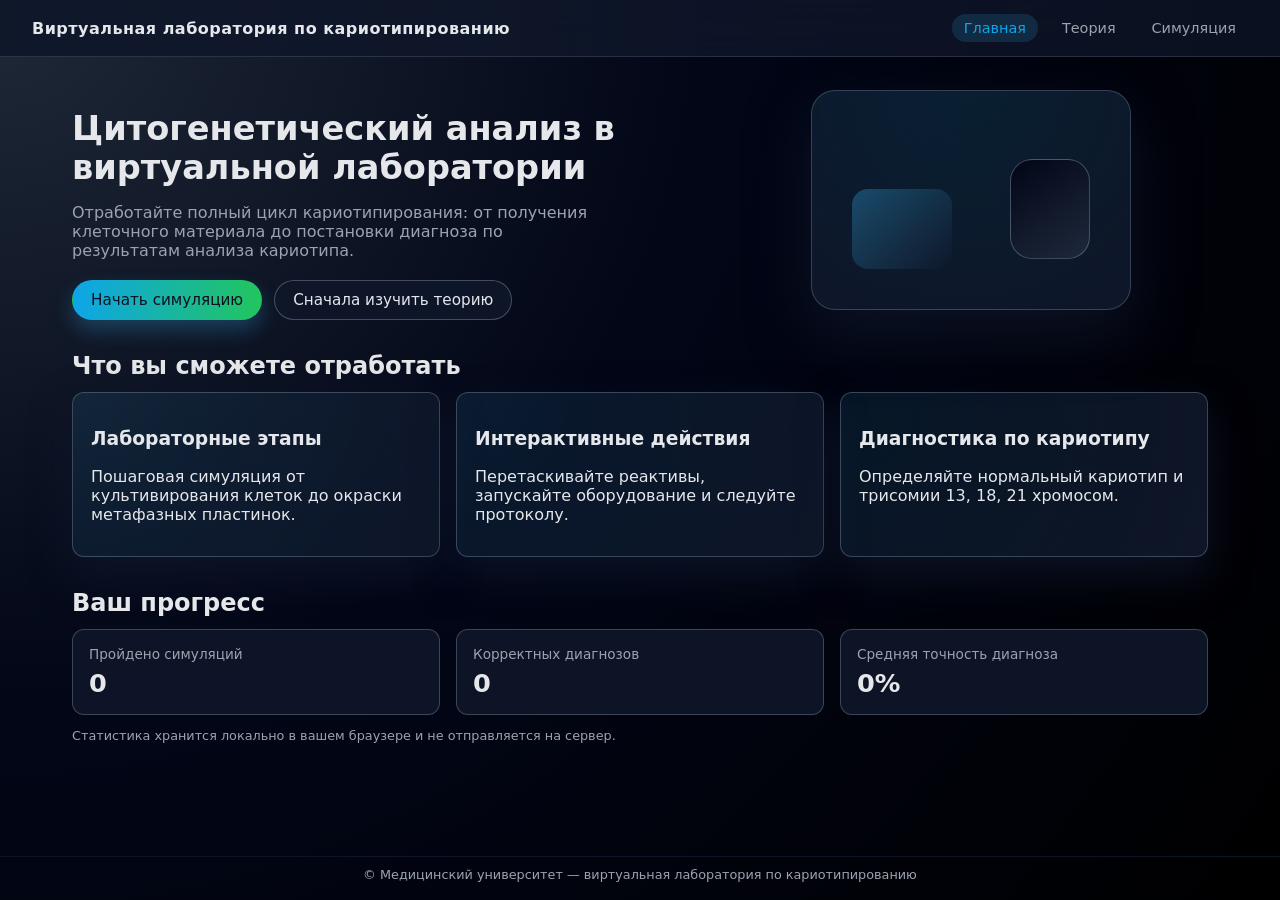
==== index.html @ a8699c06 "Rename index.htm to index.html" ====
<!DOCTYPE html>
<html lang="ru">
<head>
  <meta charset="UTF-8" />
  <title>Виртуальная лаборатория по кариотипированию</title>
  <link rel="stylesheet" href="styles.css" />
  <script defer src="main.js"></script>
</head>
<body>
  <header class="header">
    <div class="logo">Виртуальная лаборатория по кариотипированию</div>
    <nav class="nav">
      <a href="index.html" class="nav-link active">Главная</a>
      <a href="theory.html" class="nav-link">Теория</a>
      <a href="simulation.html" class="nav-link">Симуляция</a>
    </nav>
  </header>

  <main class="page page-home">
    <section class="hero">
      <div class="hero-text">
        <h1>Цитогенетический анализ в виртуальной лаборатории</h1>
        <p>
          Отработайте полный цикл кариотипирования: от получения клеточного материала
          до постановки диагноза по результатам анализа кариотипа.
        </p>
        <div class="hero-actions">
          <a class="btn primary" href="simulation.html">Начать симуляцию</a>
          <a class="btn secondary" href="theory.html">Сначала изучить теорию</a>
        </div>
      </div>
      <div class="hero-illustration">
        <div class="hero-lab">
          <div class="hero-microscope"></div>
          <div class="hero-tubes"></div>
        </div>
      </div>
    </section>

    <section class="section">
      <h2>Что вы сможете отработать</h2>
      <div class="features">
        <article class="card">
          <h3>Лабораторные этапы</h3>
          <p>Пошаговая симуляция от культивирования клеток до окраски метафазных пластинок.</p>
        </article>
        <article class="card">
          <h3>Интерактивные действия</h3>
          <p>Перетаскивайте реактивы, запускайте оборудование и следуйте протоколу.</p>
        </article>
        <article class="card">
          <h3>Диагностика по кариотипу</h3>
          <p>Определяйте нормальный кариотип и трисомии 13, 18, 21 хромосом.</p>
        </article>
      </div>
    </section>

    <section class="section section-stats">
      <h2>Ваш прогресс</h2>
      <div class="stats-grid">
        <div class="stat-card">
          <div class="stat-label">Пройдено симуляций</div>
          <div class="stat-value" id="stat-total-runs">0</div>
        </div>
        <div class="stat-card">
          <div class="stat-label">Корректных диагнозов</div>
          <div class="stat-value" id="stat-correct-dx">0</div>
        </div>
        <div class="stat-card">
          <div class="stat-label">Средняя точность диагноза</div>
          <div class="stat-value" id="stat-accuracy">0%</div>
        </div>
      </div>
      <p class="small">
        Статистика хранится локально в вашем браузере и не отправляется на сервер.
      </p>
    </section>
  </main>

  <footer class="footer">
    <span>© Медицинский университет — виртуальная лаборатория по кариотипированию</span>
  </footer>
</body>
</html>
---- styles.css ----
:root {
  --bg: #0f172a;
  --bg-elevated: #111827;
  --bg-elevated-2: #020617;
  --accent: #38bdf8;
  --accent-soft: rgba(56, 189, 248, 0.15);
  --accent-strong: #0ea5e9;
  --text: #e5e7eb;
  --text-muted: #9ca3af;
  --border: #1f2937;
  --danger: #f97373;
  --success: #22c55e;
  --radius-lg: 12px;
  --radius-md: 8px;
  --transition-fast: 0.15s ease-out;
}

*,
*::before,
*::after {
  box-sizing: border-box;
}

html,
body {
  margin: 0;
  padding: 0;
  height: 100%;
  font-family: system-ui, -apple-system, BlinkMacSystemFont, "Segoe UI", sans-serif;
  background: radial-gradient(circle at top left, #1f2937 0, #020617 45%, #000 100%);
  color: var(--text);
}

body {
  display: flex;
  flex-direction: column;
}

/* Layout */

.header {
  display: flex;
  align-items: center;
  justify-content: space-between;
  padding: 14px 32px;
  background: linear-gradient(to right, rgba(15, 23, 42, 0.95), rgba(15, 23, 42, 0.7));
  border-bottom: 1px solid rgba(148, 163, 184, 0.2);
  backdrop-filter: blur(16px);
  position: sticky;
  top: 0;
  z-index: 50;
}

.logo {
  font-weight: 600;
  letter-spacing: 0.03em;
  color: #e5e7eb;
}

.nav {
  display: flex;
  gap: 12px;
}

.nav-link {
  color: var(--text-muted);
  text-decoration: none;
  padding: 6px 12px;
  border-radius: 999px;
  font-size: 0.9rem;
  transition: background var(--transition-fast), color var(--transition-fast), transform var(--transition-fast);
}

.nav-link:hover {
  background: rgba(15, 23, 42, 0.9);
  color: var(--accent);
  transform: translateY(-1px);
}

.nav-link.active {
  background: var(--accent-soft);
  color: var(--accent-strong);
}

.page {
  flex: 1;
  padding: 24px 32px 32px;
  max-width: 1200px;
  width: 100%;
  margin: 0 auto;
}

/* Buttons */

.btn {
  display: inline-flex;
  align-items: center;
  justify-content: center;
  padding: 10px 18px;
  border-radius: 999px;
  border: 1px solid transparent;
  font-size: 0.95rem;
  font-weight: 500;
  cursor: pointer;
  text-decoration: none;
  gap: 6px;
  transition: background var(--transition-fast), color var(--transition-fast), transform var(--transition-fast), box-shadow var(--transition-fast), border-color var(--transition-fast);
}

.btn.primary {
  background: linear-gradient(to right, #0ea5e9, #22c55e);
  color: #0b1120;
  box-shadow: 0 10px 20px rgba(56, 189, 248, 0.25);
}

.btn.primary:hover {
  transform: translateY(-1px);
  box-shadow: 0 18px 40px rgba(56, 189, 248, 0.35);
}

.btn.secondary {
  background: rgba(15, 23, 42, 0.9);
  color: var(--text);
  border-color: rgba(148, 163, 184, 0.4);
}

.btn.secondary:hover {
  border-color: var(--accent);
  color: var(--accent-strong);
  transform: translateY(-1px);
}

/* Home page */

.page-home .hero {
  display: grid;
  grid-template-columns: minmax(0, 1.6fr) minmax(0, 1.2fr);
  gap: 32px;
  align-items: center;
  margin-bottom: 32px;
}

.hero-text h1 {
  font-size: 2.1rem;
  margin-bottom: 12px;
}

.hero-text p {
  color: var(--text-muted);
  max-width: 540px;
}

.hero-actions {
  margin-top: 20px;
  display: flex;
  gap: 12px;
  flex-wrap: wrap;
}

.hero-illustration {
  display: flex;
  justify-content: center;
}

.hero-lab {
  position: relative;
  width: 320px;
  height: 220px;
  border-radius: 24px;
  background: radial-gradient(circle at top, rgba(56, 189, 248, 0.15), rgba(15, 23, 42, 0.95));
  border: 1px solid rgba(148, 163, 184, 0.3);
  overflow: hidden;
  box-shadow: 0 24px 60px rgba(15, 23, 42, 0.8);
}

.hero-microscope {
  position: absolute;
  right: 40px;
  bottom: 50px;
  width: 80px;
  height: 100px;
  border-radius: 22px;
  background: linear-gradient(145deg, #020617, #1e293b);
  border: 1px solid rgba(148, 163, 184, 0.4);
}

.hero-tubes {
  position: absolute;
  left: 40px;
  bottom: 40px;
  width: 100px;
  height: 80px;
  border-radius: 16px;
  background: linear-gradient(135deg, rgba(56, 189, 248, 0.3), rgba(15, 23, 42, 0.9));
}

/* Sections */

.section {
  margin-bottom: 32px;
}

.section h2 {
  margin-bottom: 12px;
}

.features {
  display: grid;
  grid-template-columns: repeat(auto-fit, minmax(220px, 1fr));
  gap: 16px;
}

.card {
  background: radial-gradient(circle at top left, rgba(56, 189, 248, 0.1), rgba(15, 23, 42, 0.95));
  border-radius: var(--radius-lg);
  padding: 16px 18px;
  border: 1px solid rgba(148, 163, 184, 0.35);
  box-shadow: 0 18px 40px rgba(15, 23, 42, 0.8);
}

/* Stats */

.section-stats .stats-grid {
  display: grid;
  grid-template-columns: repeat(auto-fit, minmax(180px, 1fr));
  gap: 16px;
}

.stat-card {
  background: rgba(15, 23, 42, 0.9);
  border-radius: var(--radius-lg);
  padding: 16px;
  border: 1px solid rgba(148, 163, 184, 0.35);
}

.stat-label {
  color: var(--text-muted);
  font-size: 0.85rem;
}

.stat-value {
  font-size: 1.6rem;
  font-weight: 600;
  margin-top: 6px;
}

/* Theory page */

.page-theory .tabs {
  display: flex;
  flex-wrap: wrap;
  gap: 8px;
  margin: 18px 0;
}

.tab-button {
  background: rgba(15, 23, 42, 0.9);
  color: var(--text-muted);
  border-radius: 999px;
  border: 1px solid rgba(148, 163, 184, 0.4);
  padding: 6px 12px;
  cursor: pointer;
  font-size: 0.9rem;
  transition: background var(--transition-fast), color var(--transition-fast), border-color var(--transition-fast), transform var(--transition-fast);
}

.tab-button:hover {
  border-color: var(--accent);
  color: var(--accent-strong);
  transform: translateY(-1px);
}

.tab-button.active {
  background: var(--accent-soft);
  color: var(--accent-strong);
  border-color: transparent;
}

.tab-content {
  display: none;
  margin-top: 12px;
  padding: 16px;
  border-radius: var(--radius-lg);
  background: rgba(15, 23, 42, 0.9);
  border: 1px solid rgba(148, 163, 184, 0.35);
}

.tab-content.active {
  display: block;
}

.cards-grid {
  display: grid;
  grid-template-columns: repeat(auto-fit, minmax(220px, 1fr));
  gap: 12px;
}

/* Simulation layout */

.page-simulation .simulation-header {
  display: flex;
  justify-content: space-between;
  align-items: center;
  gap: 12px;
}

.progress-container {
  margin-top: 14px;
}

.progress-label {
  font-size: 0.9rem;
  color: var(--text-muted);
  margin-bottom: 4px;
}

.progress-bar {
  width: 100%;
  height: 8px;
  border-radius: 999px;
  background: rgba(15, 23, 42, 0.9);
  overflow: hidden;
  border: 1px solid rgba(148, 163, 184, 0.3);
}

.progress-bar-fill {
  height: 100%;
  width: 0;
  background: linear-gradient(to right, #0ea5e9, #22c55e);
  transition: width 0.25s ease-out;
}

.lab-layout {
  display: grid;
  grid-template-columns: 260px minmax(0, 1.3fr) 260px;
  gap: 16px;
  margin-top: 24px;
}

/* Sidebars */

.sidebar {
  background: rgba(15, 23, 42, 0.9);
  border-radius: var(--radius-lg);
  padding: 14px 14px 16px;
  border: 1px solid rgba(148, 163, 184, 0.35);
  display: flex;
  flex-direction: column;
  gap: 8px;
}

.inventory {
  display: flex;
  flex-direction: column;
  gap: 8px;
}

.reagent {
  padding: 8px 10px;
  border-radius: var(--radius-md);
  background: rgba(15, 23, 42, 0.95);
  border: 1px solid rgba(148, 163, 184, 0.4);
  font-size: 0.9rem;
  cursor: grab;
  transition: border-color var(--transition-fast), box-shadow var(--transition-fast), transform var(--transition-fast), background var(--transition-fast);
}

.reagent:active {
  cursor: grabbing;
}

.reagent.dragging {
  opacity: 0.7;
  transform: scale(1.03);
}

/* Lab area */

.lab-area {
  background: radial-gradient(circle at top, rgba(56, 189, 248, 0.08), rgba(15, 23, 42, 0.98));
  border-radius: var(--radius-lg);
  padding: 14px 14px 16px;
  border: 1px solid rgba(148, 163, 184, 0.35);
  display: flex;
  flex-direction: column;
  gap: 12px;
}

.workbench {
  display: grid;
  grid-template-columns: repeat(3, minmax(0, 1fr));
  gap: 10px;
  align-items: stretch;
}

.drop-zone {
  min-height: 80px;
  border-radius: var(--radius-md);
  border: 1px dashed rgba(148, 163, 184, 0.5);
  padding: 8px;
  font-size: 0.85rem;
  color: var(--text-muted);
  display: flex;
  align-items: flex-start;
  justify-content: flex-start;
  position: relative;
}

.drop-zone.tube {
  background: rgba(15, 23, 42, 0.95);
}

.drop-zone.highlight {
  border-color: var(--accent-strong);
  box-shadow: 0 0 0 1px rgba(56, 189, 248, 0.5);
}

.equipment {
  min-height: 80px;
  border-radius: var(--radius-md);
  background: linear-gradient(145deg, #020617, #1f2937);
  border: 1px solid rgba(148, 163, 184, 0.4);
  display: flex;
  align-items: center;
  justify-content: center;
  font-size: 0.9rem;
  cursor: pointer;
  transition: transform var(--transition-fast), box-shadow var(--transition-fast), border-color var(--transition-fast), background var(--transition-fast);
}

.equipment:hover {
  transform: translateY(-1px);
  border-color: var(--accent-strong);
  box-shadow: 0 12px 30px rgba(15, 23, 42, 0.9);
}

.action-log {
  margin-top: 8px;
  padding-top: 8px;
  border-top: 1px solid rgba(148, 163, 184, 0.3);
  max-height: 180px;
  overflow: auto;
}

.action-log h3 {
  margin-top: 0;
}

#action-log-list {
  list-style: none;
  padding-left: 0;
  margin: 4px 0 0;
  font-size: 0.85rem;
}

#action-log-list li {
  margin-bottom: 3px;
  color: var(--text-muted);
}

/* Right sidebar */

.step-title {
  font-weight: 600;
  margin-bottom: 4px;
}

.step-description {
  font-size: 0.9rem;
  color: var(--text-muted);
}

.hint-panel {
  margin-top: 10px;
  padding: 8px;
  border-radius: var(--radius-md);
  background: rgba(15, 23, 42, 0.9);
  border: 1px dashed rgba(148, 163, 184, 0.5);
  font-size: 0.85rem;
  color: var(--text-muted);
}

/* Modals */

.modal {
  position: fixed;
  inset: 0;
  background: rgba(15, 23, 42, 0.8);
  display: flex;
  align-items: center;
  justify-content: center;
  z-index: 100;
}

.modal.hidden {
  display: none;
}

.modal-content {
  background: radial-gradient(circle at top, rgba(56, 189, 248, 0.08), rgba(15, 23, 42, 0.98));
  border-radius: 18px;
  padding: 18px 20px 20px;
  border: 1px solid rgba(148, 163, 184, 0.4);
  width: 480px;
  max-width: 95%;
  position: relative;
  box-shadow: 0 26px 80px rgba(15, 23, 42, 0.9);
}

.close-modal {
  position: absolute;
  right: 14px;
  top: 10px;
  cursor: pointer;
  font-size: 1.1rem;
  color: var(--text-muted);
}

.modal-body {
  margin-top: 8px;
}

.modal-body-karyotype {
  display: flex;
  flex-direction: column;
  gap: 12px;
}

.metaphase-image-placeholder {
  height: 180px;
  display: flex;
  align-items: center;
  justify-content: center;
  border-radius: var(--radius-lg);
  border: 1px dashed rgba(148, 163, 184, 0.5);
  color: var(--text-muted);
  font-size: 0.9rem;
}

/* Karyotype builder */

.karyotype-builder {
  border-radius: var(--radius-lg);
  border: 1px solid rgba(148, 163, 184, 0.3);
  padding: 10px;
  background: rgba(15, 23, 42, 0.9);
}

.chromosome-pool {
  display: flex;
  flex-wrap: wrap;
  gap: 6px;
  margin-bottom: 10px;
}

.chromosome {
  width: 32px;
  height: 18px;
  border-radius: 999px;
  background: rgba(56, 189, 248, 0.2);
  border: 1px solid rgba(56, 189, 248, 0.6);
  font-size: 0.75rem;
  display: flex;
  align-items: center;
  justify-content: center;
  cursor: grab;
}

.karyotype-grid {
  display: grid;
  grid-template-columns: repeat(6, 1fr);
  gap: 6px;
}

.karyotype-slot {
  min-height: 28px;
  border-radius: 999px;
  border: 1px dashed rgba(148, 163, 184, 0.5);
  font-size: 0.7rem;
  padding: 3px 6px;
  display: flex;
  align-items: center;
  gap: 3px;
  color: var(--text-muted);
}

.karyotype-slot.highlight {
  border-color: var(--accent-strong);
}

/* Diagnosis */

.diagnosis-form {
  display: flex;
  flex-direction: column;
  gap: 8px;
}

.diagnosis-form label {
  display: flex;
  flex-direction: column;
  gap: 3px;
  font-size: 0.85rem;
}

.diagnosis-form input,
.diagnosis-form select {
  border-radius: var(--radius-md);
  border: 1px solid rgba(148, 163, 184, 0.4);
  background: rgba(15, 23, 42, 0.95);
  color: var(--text);
  padding: 6px 8px;
  font-size: 0.9rem;
}

.diagnosis-feedback {
  margin-top: 8px;
  font-size: 0.9rem;
}

.diagnosis-feedback.success {
  color: var(--success);
}

.diagnosis-feedback.error {
  color: var(--danger);
}

/* Misc */

.small {
  font-size: 0.8rem;
  color: var(--text-muted);
}

/* Footer */

.footer {
  padding: 10px 32px 18px;
  font-size: 0.8rem;
  color: var(--text-muted);
  text-align: center;
  border-top: 1px solid rgba(15, 23, 42, 0.9);
}

/* Responsive */

@media (max-width: 980px) {
  .page-home .hero {
    grid-template-columns: minmax(0, 1fr);
  }
  .lab-layout {
    grid-template-columns: 1fr;
  }
}

@media (max-width: 640px) {
  .header {
    flex-direction: column;
    align-items: flex-start;
    gap: 10px;
  }
  .page {
    padding: 16px;
  }
}
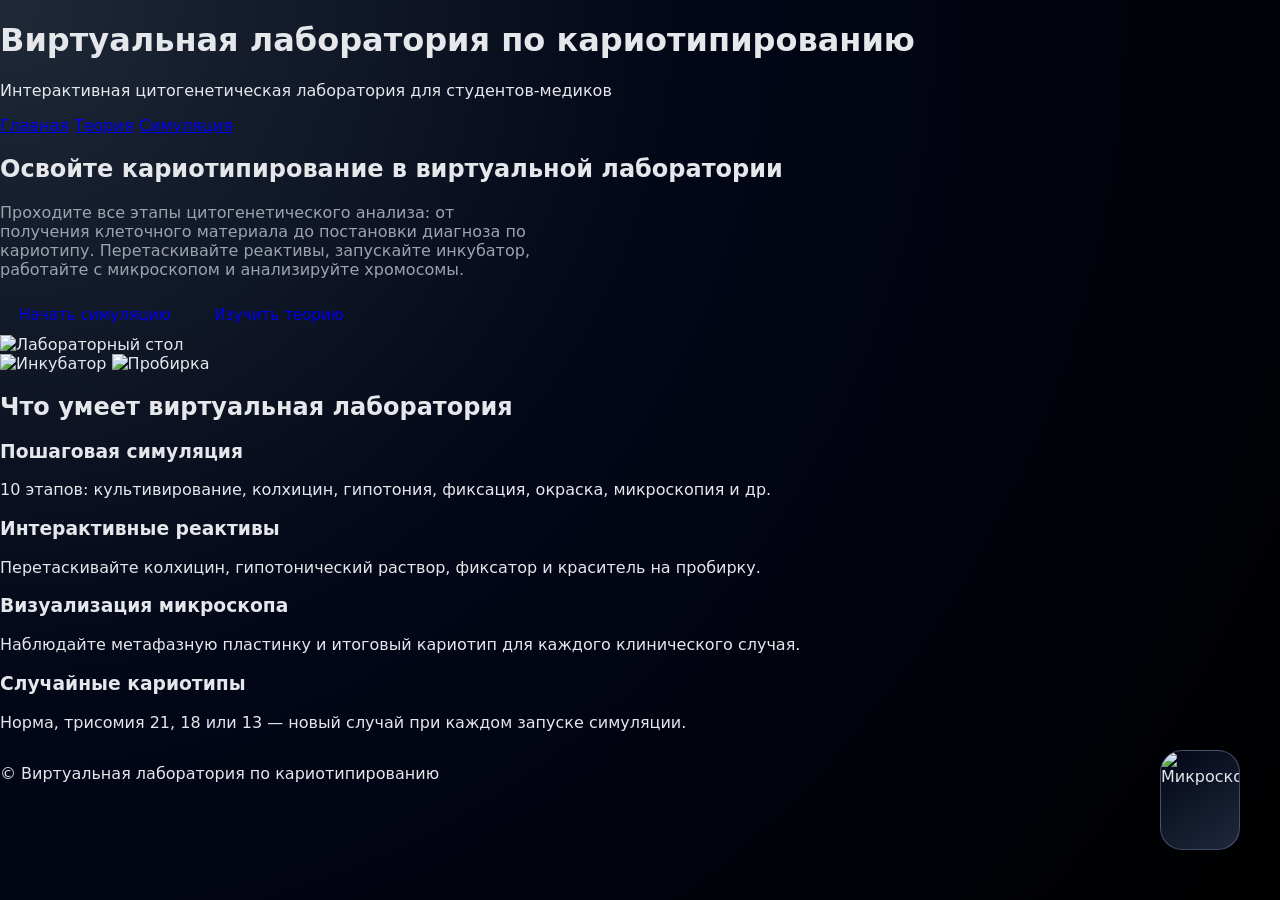
==== commit 947a51b1: "Update index.html" ====
--- a/index.html
+++ b/index.html
@@ -2,83 +2,73 @@
 <html lang="ru">
 <head>
   <meta charset="UTF-8" />
-  <title>Виртуальная лаборатория по кариотипированию</title>
+  <title>Виртуальная лаборатория кариотипирования</title>
   <link rel="stylesheet" href="styles.css" />
-  <script defer src="main.js"></script>
 </head>
 <body>
-  <header class="header">
-    <div class="logo">Виртуальная лаборатория по кариотипированию</div>
-    <nav class="nav">
-      <a href="index.html" class="nav-link active">Главная</a>
-      <a href="theory.html" class="nav-link">Теория</a>
-      <a href="simulation.html" class="nav-link">Симуляция</a>
+  <header class="main-header">
+    <div class="logo-title">
+      <h1>Виртуальная лаборатория по кариотипированию</h1>
+      <p>Интерактивная цитогенетическая лаборатория для студентов-медиков</p>
+    </div>
+    <nav class="main-nav">
+      <a href="index.html" class="active">Главная</a>
+      <a href="theory.html">Теория</a>
+      <a href="simulation.html">Симуляция</a>
     </nav>
   </header>
 
-  <main class="page page-home">
+  <main class="home-main">
     <section class="hero">
       <div class="hero-text">
-        <h1>Цитогенетический анализ в виртуальной лаборатории</h1>
+        <h2>Освойте кариотипирование в виртуальной лаборатории</h2>
         <p>
-          Отработайте полный цикл кариотипирования: от получения клеточного материала
-          до постановки диагноза по результатам анализа кариотипа.
+          Проходите все этапы цитогенетического анализа: от получения клеточного материала
+          до постановки диагноза по кариотипу. Перетаскивайте реактивы, запускайте инкубатор,
+          работайте с микроскопом и анализируйте хромосомы.
         </p>
-        <div class="hero-actions">
-          <a class="btn primary" href="simulation.html">Начать симуляцию</a>
-          <a class="btn secondary" href="theory.html">Сначала изучить теорию</a>
+        <div class="hero-buttons">
+          <a href="simulation.html" class="btn btn-primary">Начать симуляцию</a>
+          <a href="theory.html" class="btn btn-secondary">Изучить теорию</a>
         </div>
       </div>
-      <div class="hero-illustration">
-        <div class="hero-lab">
-          <div class="hero-microscope"></div>
-          <div class="hero-tubes"></div>
+      <div class="hero-visual">
+        <div class="hero-lab-preview">
+          <img src="assets/lab_bg.jpg" alt="Лабораторный стол" />
+          <div class="hero-lab-overlay">
+            <img src="assets/microscope.png" alt="Микроскоп" class="hero-microscope" />
+            <img src="assets/incubator.png" alt="Инкубатор" class="hero-incubator" />
+            <img src="assets/tube_sample.png" alt="Пробирка" class="hero-tube" />
+          </div>
         </div>
       </div>
     </section>
 
-    <section class="section">
-      <h2>Что вы сможете отработать</h2>
-      <div class="features">
-        <article class="card">
-          <h3>Лабораторные этапы</h3>
-          <p>Пошаговая симуляция от культивирования клеток до окраски метафазных пластинок.</p>
-        </article>
-        <article class="card">
-          <h3>Интерактивные действия</h3>
-          <p>Перетаскивайте реактивы, запускайте оборудование и следуйте протоколу.</p>
-        </article>
-        <article class="card">
-          <h3>Диагностика по кариотипу</h3>
-          <p>Определяйте нормальный кариотип и трисомии 13, 18, 21 хромосом.</p>
-        </article>
-      </div>
-    </section>
-
-    <section class="section section-stats">
-      <h2>Ваш прогресс</h2>
-      <div class="stats-grid">
-        <div class="stat-card">
-          <div class="stat-label">Пройдено симуляций</div>
-          <div class="stat-value" id="stat-total-runs">0</div>
+    <section class="home-features">
+      <h2>Что умеет виртуальная лаборатория</h2>
+      <div class="features-grid">
+        <div class="feature-card">
+          <h3>Пошаговая симуляция</h3>
+          <p>10 этапов: культивирование, колхицин, гипотония, фиксация, окраска, микроскопия и др.</p>
         </div>
-        <div class="stat-card">
-          <div class="stat-label">Корректных диагнозов</div>
-          <div class="stat-value" id="stat-correct-dx">0</div>
+        <div class="feature-card">
+          <h3>Интерактивные реактивы</h3>
+          <p>Перетаскивайте колхицин, гипотонический раствор, фиксатор и краситель на пробирку.</p>
         </div>
-        <div class="stat-card">
-          <div class="stat-label">Средняя точность диагноза</div>
-          <div class="stat-value" id="stat-accuracy">0%</div>
+        <div class="feature-card">
+          <h3>Визуализация микроскопа</h3>
+          <p>Наблюдайте метафазную пластинку и итоговый кариотип для каждого клинического случая.</p>
+        </div>
+        <div class="feature-card">
+          <h3>Случайные кариотипы</h3>
+          <p>Норма, трисомия 21, 18 или 13 — новый случай при каждом запуске симуляции.</p>
         </div>
       </div>
-      <p class="small">
-        Статистика хранится локально в вашем браузере и не отправляется на сервер.
-      </p>
     </section>
   </main>
 
-  <footer class="footer">
-    <span>© Медицинский университет — виртуальная лаборатория по кариотипированию</span>
+  <footer class="main-footer">
+    <p>© Виртуальная лаборатория по кариотипированию</p>
   </footer>
 </body>
 </html>
